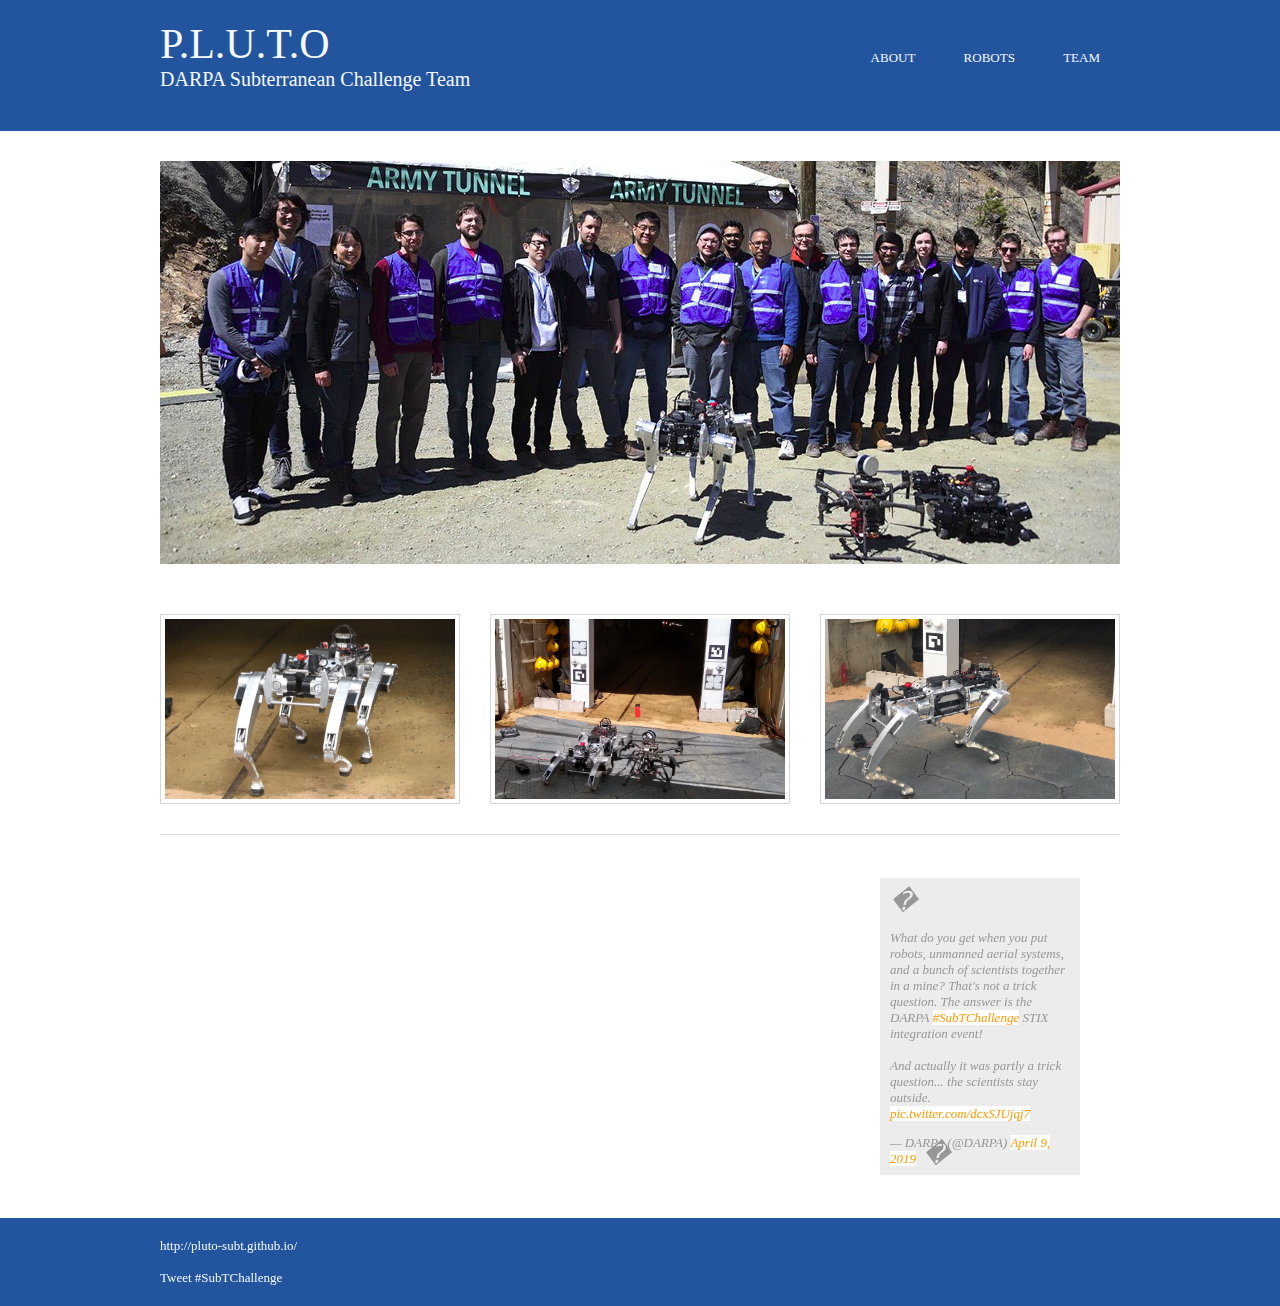
==== index.html @ 606fcb77 "add media" ====
<!DOCTYPE html>
<html lang="en" dir="ltr">
<head>
<title>Team P.L.U.T.O</title>
<meta charset="UTF-8">
<link rel="stylesheet" href="styles/layout.css" type="text/css">
<!--[if lt IE 9]><script src="scripts/html5shiv.js"></script><![endif]-->
</head>
<body>
<div class="wrapper row1">
  <header id="header" class="clear">
    <div id="hgroup">
      <h1><a href="#">P.L.U.T.O</a></h1>
      <h2>DARPA Subterranean Challenge Team</h2>
    </div>
    <nav>
      <ul>
        <li><a href="#">About</a></li>
        <li><a href="#">Robots</a></li>
        <li class="last"><a href="#">Team</a></li>
      </ul>
    </nav>
  </header>
</div>
<!-- content -->
<div class="wrapper row2">
  <div id="container" class="clear">
    <!-- Slider -->
    <section id="slider"><a href="#"><img src="images/stixteam.jpg" alt=""></a></section>
    <!-- main content -->
    <div id="homepage">
      <section id="latest">
        <article>
          <figure>
            <ul class="clear">
              <li class="one_third"><img src="images/ghost_1.png" width="290" height="180" alt=""></li>
              <li class="one_third"><img src="images/stix_platforms.png" width="290" height="180" alt=""></li>
              <li class="one_third lastbox"><img src="images/ghost_2.png" width="290" height="180" alt=""></li>
            </ul>
          </figure>
        </article>
      </section>
      <!-- / latest work -->
    </div>
    <!-- main content -->
    <div id="content">
      <section id="posts" class="last clear">
        <ul>
          <li class="last">
            <article class="clear">
	    <iframe width="560" height="315" src="https://www.youtube.com/embed/4I4J67jxODE" frameborder="0" allow="accelerometer; autoplay; encrypted-media; gyroscope; picture-in-picture" allowfullscreen></iframe>
            </article>
          </li>
        </ul>
      </section>
    </div>
    <!-- Featured Tweet -->
    <aside id="right_column">
    <blockquote class="twitter-tweet"><p lang="en" dir="ltr">What do you get when you put robots, unmanned aerial systems, and a bunch of scientists together in a mine? That&#39;s not a trick question. The answer is the DARPA <a href="https://twitter.com/hashtag/SubTChallenge?src=hash&amp;ref_src=twsrc%5Etfw">#SubTChallenge</a> STIX integration event!<br> <br>And actually it was partly a trick question... the scientists stay outside. <a href="https://t.co/dcxSJUjqj7">pic.twitter.com/dcxSJUjqj7</a></p>&mdash; DARPA (@DARPA) <a href="https://twitter.com/DARPA/status/1115628876238151682?ref_src=twsrc%5Etfw">April 9, 2019</a></blockquote> <script async src="https://platform.twitter.com/widgets.js" charset="utf-8"></script>
    </aside>
    <!-- / Featured Tweet -->
  </div>
</div>
<!-- Footer -->
<div class="wrapper row3">
  <footer id="footer" class="clear">
    <p class="fl_left"><a href="#">http://pluto-subt.github.io/</a></p></br></br>
    <p class="fl_left"><a href="https://twitter.com/intent/tweet?button_hashtag=SubTChallenge&ref_src=twsrc%5Etfw" class="twitter-hashtag-button" data-show-count="false">Tweet #SubTChallenge</a><script async src="https://platform.twitter.com/widgets.js" charset="utf-8"></script></p>
  </footer>
</div>
</body>
</html>
---- styles/layout.css ----
/*
HTML 5 Template Name: Basic 89
File: Layout CSS
Author: OS Templates
Author URI: https://www.os-templates.com/
Licence: <a href="https://www.os-templates.com/template-terms">Website Template Licence</a>
*/

html{overflow-y:scroll;} /* Forces a scrollbar when the viewport is larger than the websites content - CSS3 */

body{margin:0; padding:0; font-size:13px; font-family:Georgia, "Times New Roman", Times, serif; color:#919191; background-color:#23549E;}

.clear:after{content:"."; display:block; height:0; clear:both; visibility:hidden; line-height:0;}
.clear{display:block; clear:both;}
html[xmlns] .clear{display:block;}
* html .clear{height:1%;}

a{outline:none; text-decoration:none;}

code{font-weight:normal; font-style:normal; font-family:Georgia, "Times New Roman", Times, serif;}

.fl_left{float:left;}
.fl_right{float:right;}

img{margin:0; padding:0; border:none; line-height:normal; vertical-align:middle;}
.imgholder, .imgl, .imgr{padding:4px; border:1px solid #D6D6D6; text-align:center;}
.imgl{float:left; margin:0 15px 15px 0; clear:left;}
.imgr{float:right; margin:0 0 15px 15px; clear:right;}

/*----------------------------------------------HTML 5 Overrides-------------------------------------*/

address, article, aside, figcaption, figure, footer, header, nav, section{display:block; margin:0; padding:0;}

q{display:block; padding:0 10px 8px 10px; color:#979797; background-color:#ECECEC; font-style:italic; line-height:normal;}
q:before{content:'� '; font-size:26px;}
q:after{content:' �'; font-size:26px; line-height:0;}

/* ----------------------------------------------Wrapper-------------------------------------*/

div.wrapper{display:block; width:100%; margin:0; padding:0; text-align:left;}

.row1, .row1 a{color:#F4F9FF; background-color:#23549E;}
.row2{color:#979797; background-color:#FFFFFF;}
.row2 a{color:#FF9900; background-color:#FFFFFF;}
.row3, .row3 a{color:#F4F9FF; background-color:#23549E;}

/*----------------------------------------------Generalise-------------------------------------*/

#header, #container, #footer{display:block; width:960px; margin:0 auto;}

nav ul{margin:0; padding:0; list-style:none;}

h1, h2, h3, h4, h5, h6{margin:0; padding:0; font-size:16px; font-weight:bold; font-style:normal; line-height:normal; text-transform:uppercase;}

address{font-style:normal;}

blockquote, q{display:block; padding:8px 10px; color:#979797; background-color:#ECECEC; font-style:italic; line-height:normal;}
blockquote:before, q:before{content:'� '; font-size:26px;}
blockquote:after, q:after{content:' �'; font-size:26px; line-height:0;}

form, fieldset, legend{margin:0; padding:0; border:none;}
legend{display:none;}
input, textarea, select{font-size:12px; font-family:Georgia,"Times New Roman",Times,serif;}

.one_quarter, .two_quarter, .three_quarter, .four_quarter{display:block; float:left; margin:0 20px 0 0;}
.one_quarter{width:225px;}
.two_quarter{width:470px;}
.three_quarter{width:715px;}
.four_quarter{width:960px; float:none; margin-right:0; clear:both;}

.one_third, .two_third, .three_third{display:block; float:left; margin:0 30px 0 0;}
.one_third{width:300px;}
.two_third{width:630px;}
.three_third{width:960px; float:none; margin-right:0; clear:both;}

.lastbox{margin-right:0;}

/*----------------------------------------------Header-------------------------------------*/

#header{padding:20px 0;}

#header #hgroup{float:left; margin:0 0 20px 0;}
#header #hgroup h1, #header #hgroup h2{font-weight:normal; text-transform:none;}
#header #hgroup h1{font-size:42px;}
#header #hgroup h2{font-size:20px;}

#header nav{display:block; float:right; margin:10px 0 0 0; padding:20px 0; color:#F4F9FF; background-color:#23549E;}
#header nav ul{padding:0 20px;}
#header nav li{display:inline; margin-right:45px; text-transform:uppercase;}
#header nav li.last{margin-right:0;}
#header nav li a{color:#F4F9FF; background-color:#23549E;}
#header nav li a:hover{color:#FF9900; background-color:#23549E;}

/*----------------------------------------------Content Area-------------------------------------*/

#container{padding:30px 0;}
#container section{display:block; width:100%; margin:0 0 30px 0; padding:0;}
#container .last{margin:0;}
#container .more{text-align:right;}

/* ------Slider-----*/

#container #slider{margin-bottom:50px;}

/* ------Homepage-----*/

#container #homepage{display:block; width:100%; line-height:1.6em;}

#container #homepage #services{padding:0 0 30px 0; border-bottom:1px solid #DEDEDE;}
#container #homepage #services article{}
#container #homepage #services figure{display:inline; float:left;}
#container #homepage #services strong{float:left; margin:8px 0 0 10px; padding:0; font-size:14px; font-weight:bold; text-transform:uppercase;}
#container #homepage #services p{display:block; margin:0; padding:5px 0 0 0; clear:both; line-height:1.6em;}

#container #homepage #latest{padding:0 0 30px 0; border-bottom:1px solid #DEDEDE;}
#container #homepage #latest article{}
#container #homepage #latest article figure{}
#container #homepage #latest article figure ul{margin:0; padding:0; list-style:none;}
#container #homepage #latest article figure ul li{}
#container #homepage #latest article figure ul li img{padding:4px; border:1px solid #D6D6D6;}
#container #homepage #latest article figure figcaption{display:block; width:100%; margin-top:20px; text-align:right;}

/* ------Main Content-----*/

#container #content{float:left; width:630px; line-height:1.6em;}

#container #content #posts{}
#container #content #posts ul{margin:0; padding:0; list-style:none;}
#container #content #posts ul li{display:block; width:100%; margin-bottom:30px;}
#container #content #posts ul li.last{ margin-bottom:0;}
#container #content #posts ul li article{}
#container #content #posts ul li article figure{}
#container #content #posts ul li article figure img{float:left; width:180px; height:150px; margin:0; padding:4px; border:1px solid #D6D6D6;}
#container #content #posts ul li article figure figcaption{display:block; float:right; width:410px;}
#container #content #posts ul li article figure h2{font-size:14px;}
#container #content #posts ul li article figure footer{}

/* ------Right Column-----*/

#container #right_column{float:right; width:280px;}
#container #right_column h2.title{margin-bottom:15px; padding-bottom:15px; border-bottom:1px solid #DEDEDE;}

#container #right_column nav{display:block; width:100%;}
#container #right_column nav ul{margin:0; padding:0; list-style:none;}
#container #right_column nav li{margin:0 0 3px 0; padding:0;}
#container #right_column nav li.last{margin-bottom:0;}
#container #right_column nav a{display:block; margin:0; padding:5px 10px 5px 20px; color:#666666; background:url("../images/orange_file.gif") no-repeat 10px center #FFFFFF; text-decoration:none; border-bottom:1px dotted #666666;}
#container #right_column nav a:hover{color:#FF9900; background-color:#FFFFFF;}

/*----------------------------------------------Footer-------------------------------------*/

#footer{padding:20px 0;}
#footer p{margin:0; padding:0;}
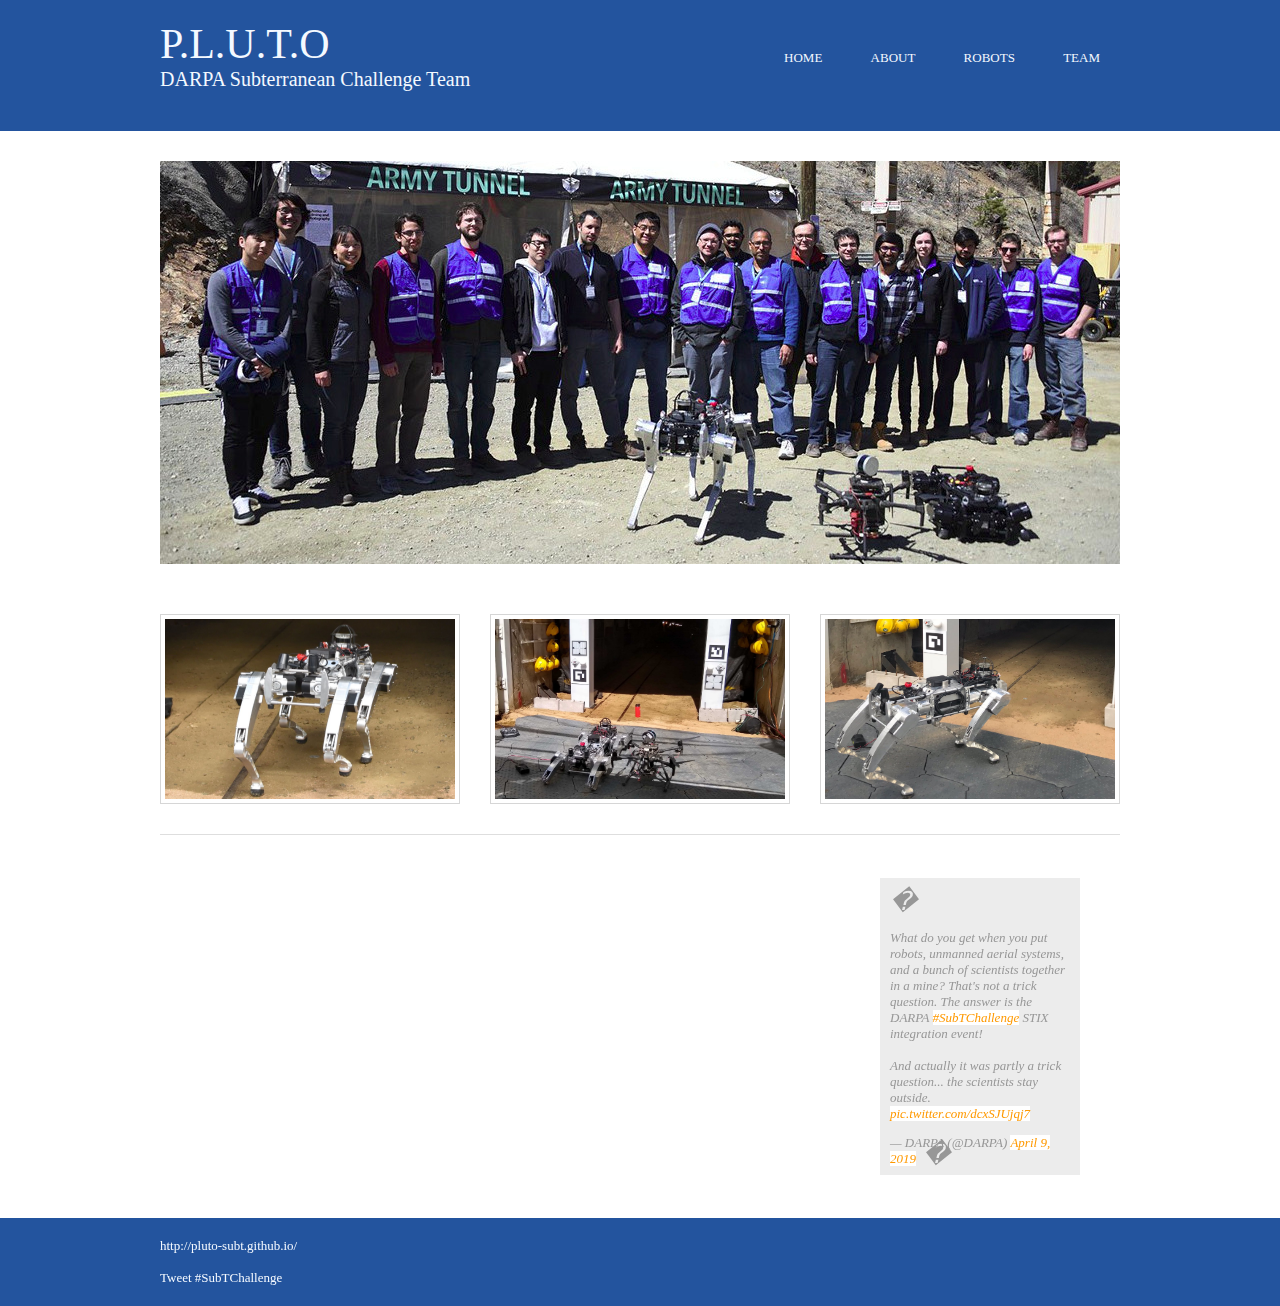
==== commit 1a835ffe: "more" ====
--- a/index.html
+++ b/index.html
@@ -10,14 +10,15 @@
 <div class="wrapper row1">
   <header id="header" class="clear">
     <div id="hgroup">
-      <h1><a href="#">P.L.U.T.O</a></h1>
+      <h1><a href="index.html">P.L.U.T.O</a></h1>
       <h2>DARPA Subterranean Challenge Team</h2>
     </div>
     <nav>
       <ul>
-        <li><a href="#">About</a></li>
-        <li><a href="#">Robots</a></li>
-        <li class="last"><a href="#">Team</a></li>
+        <li><a href="index.html">Home</a></li>
+        <li><a href="about.html">About</a></li>
+        <li><a href="robots.html">Robots</a></li>
+        <li class="last"><a href="team.html">Team</a></li>
       </ul>
     </nav>
   </header>
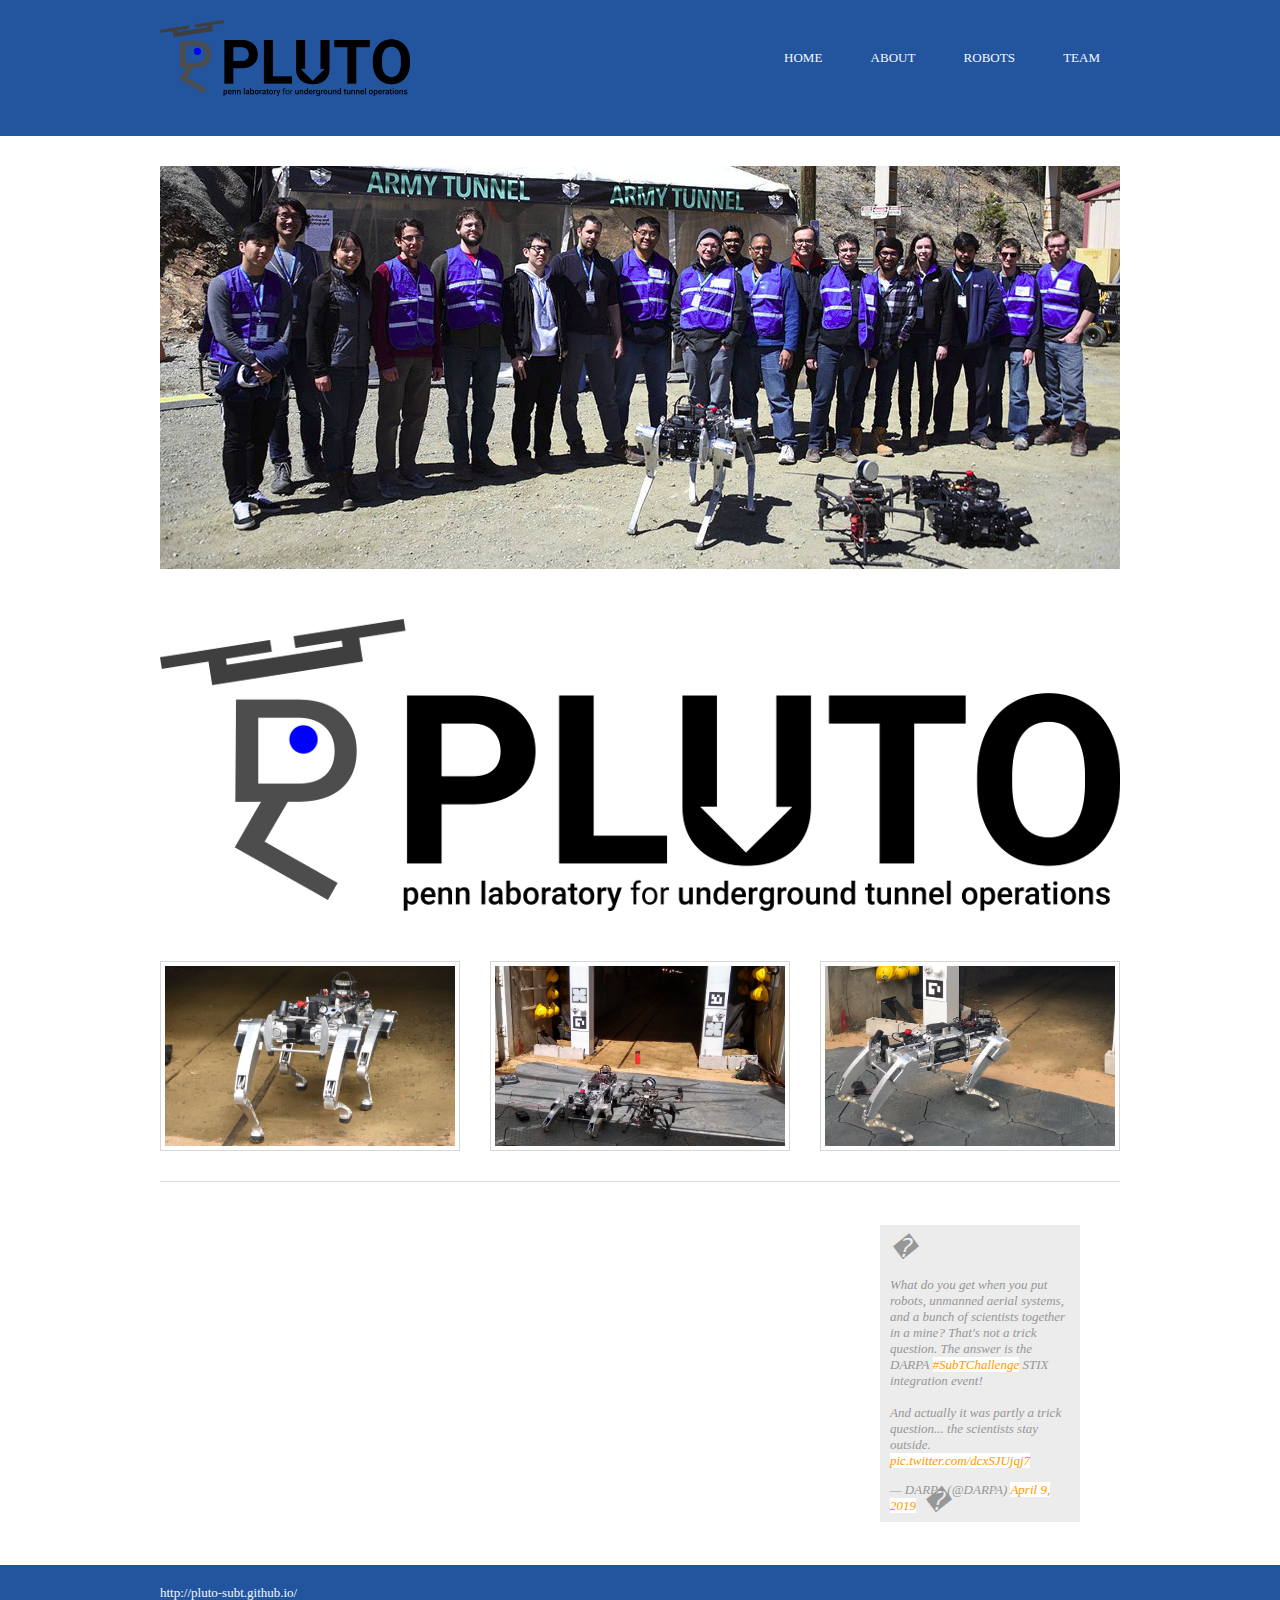
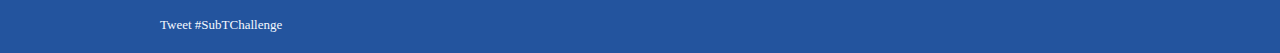
==== commit 5006a6e0: "logo and robot videos" ====
--- a/index.html
+++ b/index.html
@@ -10,8 +10,9 @@
 <div class="wrapper row1">
   <header id="header" class="clear">
     <div id="hgroup">
-      <h1><a href="index.html">P.L.U.T.O</a></h1>
-      <h2>DARPA Subterranean Challenge Team</h2>
+      <img src="images/plutologo.png" alt="" width="250px">
+      <!-- <h1><a href="index.html">P.L.U.T.O</a></h1>
+      <h2>DARPA Subterranean Challenge Team</h2> -->
     </div>
     <nav>
       <ul>
@@ -28,6 +29,7 @@
   <div id="container" class="clear">
     <!-- Slider -->
     <section id="slider"><a href="#"><img src="images/stixteam.jpg" alt=""></a></section>
+    <section id="slider"><a href="#"><img src="images/plutologo.png" alt=""></a></section>
     <!-- main content -->
     <div id="homepage">
       <section id="latest">
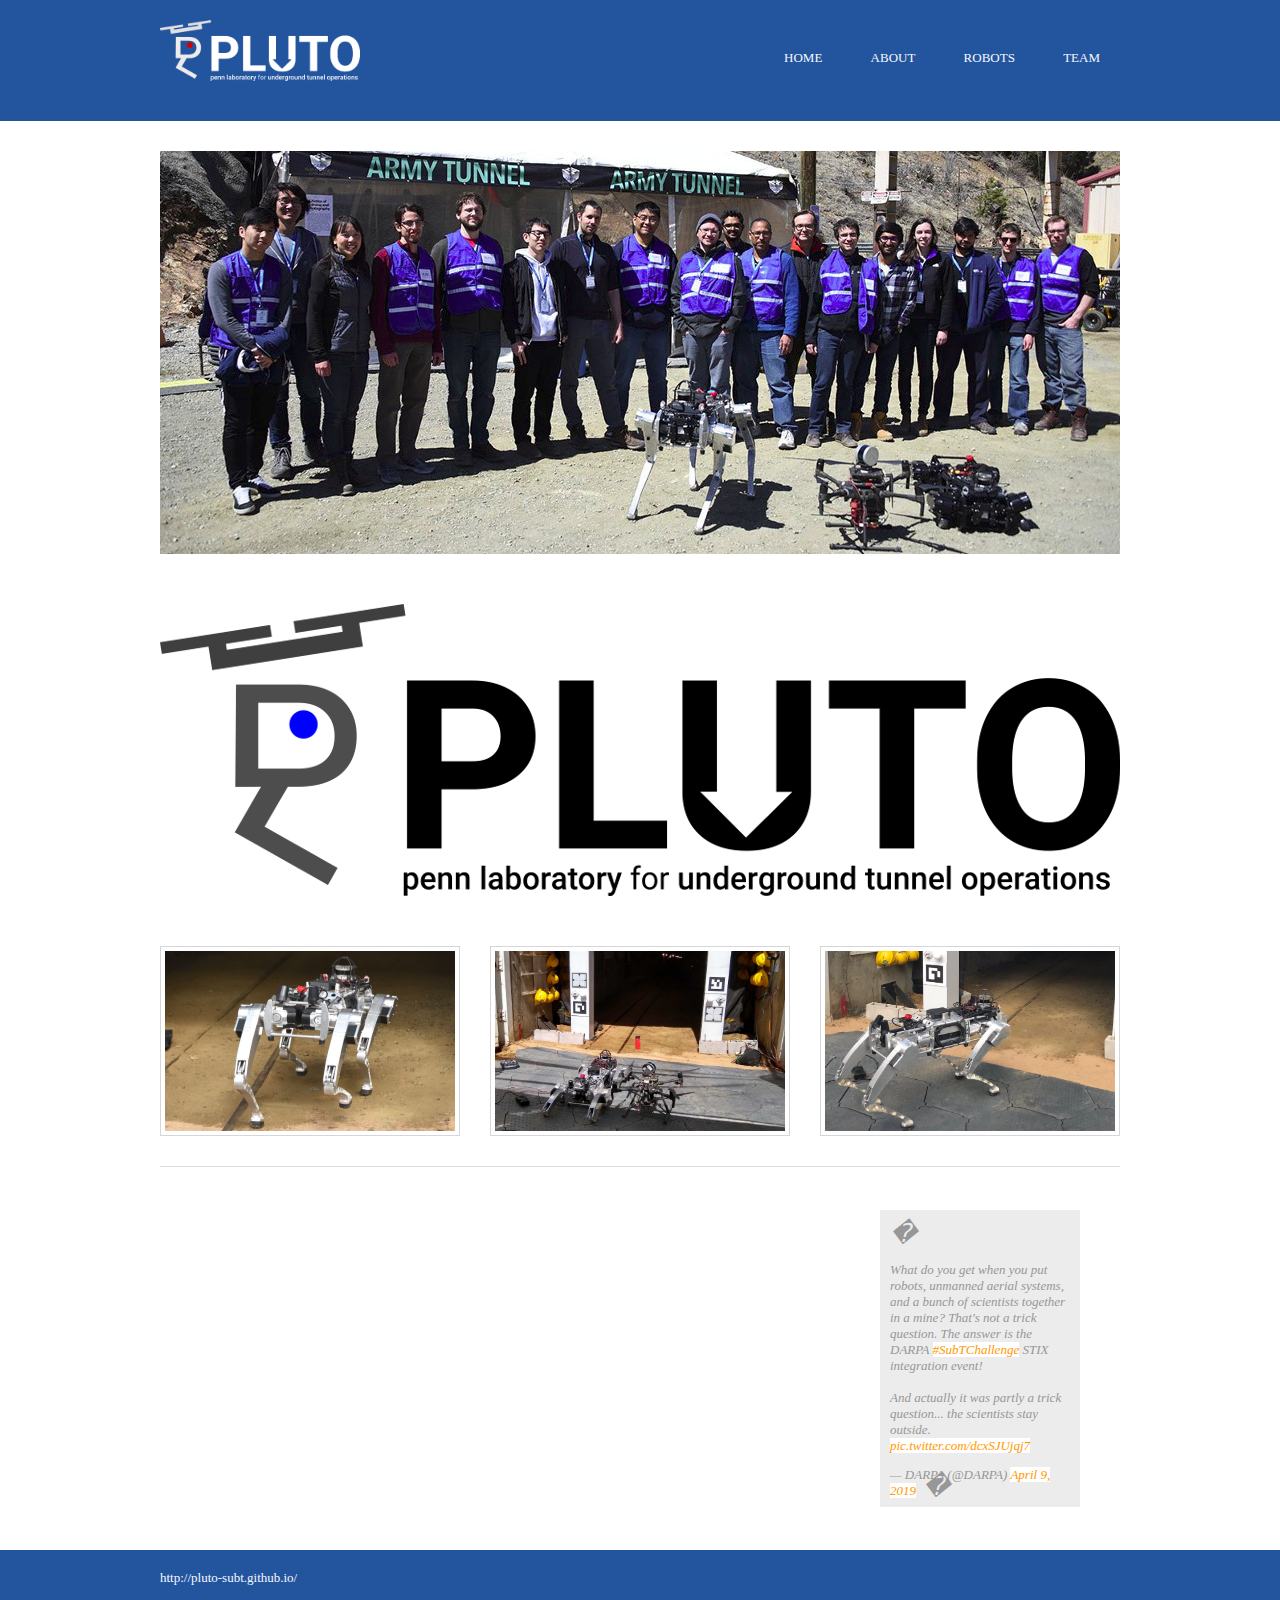
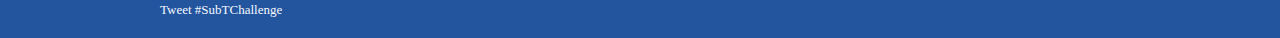
==== commit a519d10c: "ian's new logo!" ====
--- a/index.html
+++ b/index.html
@@ -10,7 +10,7 @@
 <div class="wrapper row1">
   <header id="header" class="clear">
     <div id="hgroup">
-      <img src="images/plutologo.png" alt="" width="250px">
+      <img src="images/plutologolight.png" alt="PLUTO" width="200px">
       <!-- <h1><a href="index.html">P.L.U.T.O</a></h1>
       <h2>DARPA Subterranean Challenge Team</h2> -->
     </div>
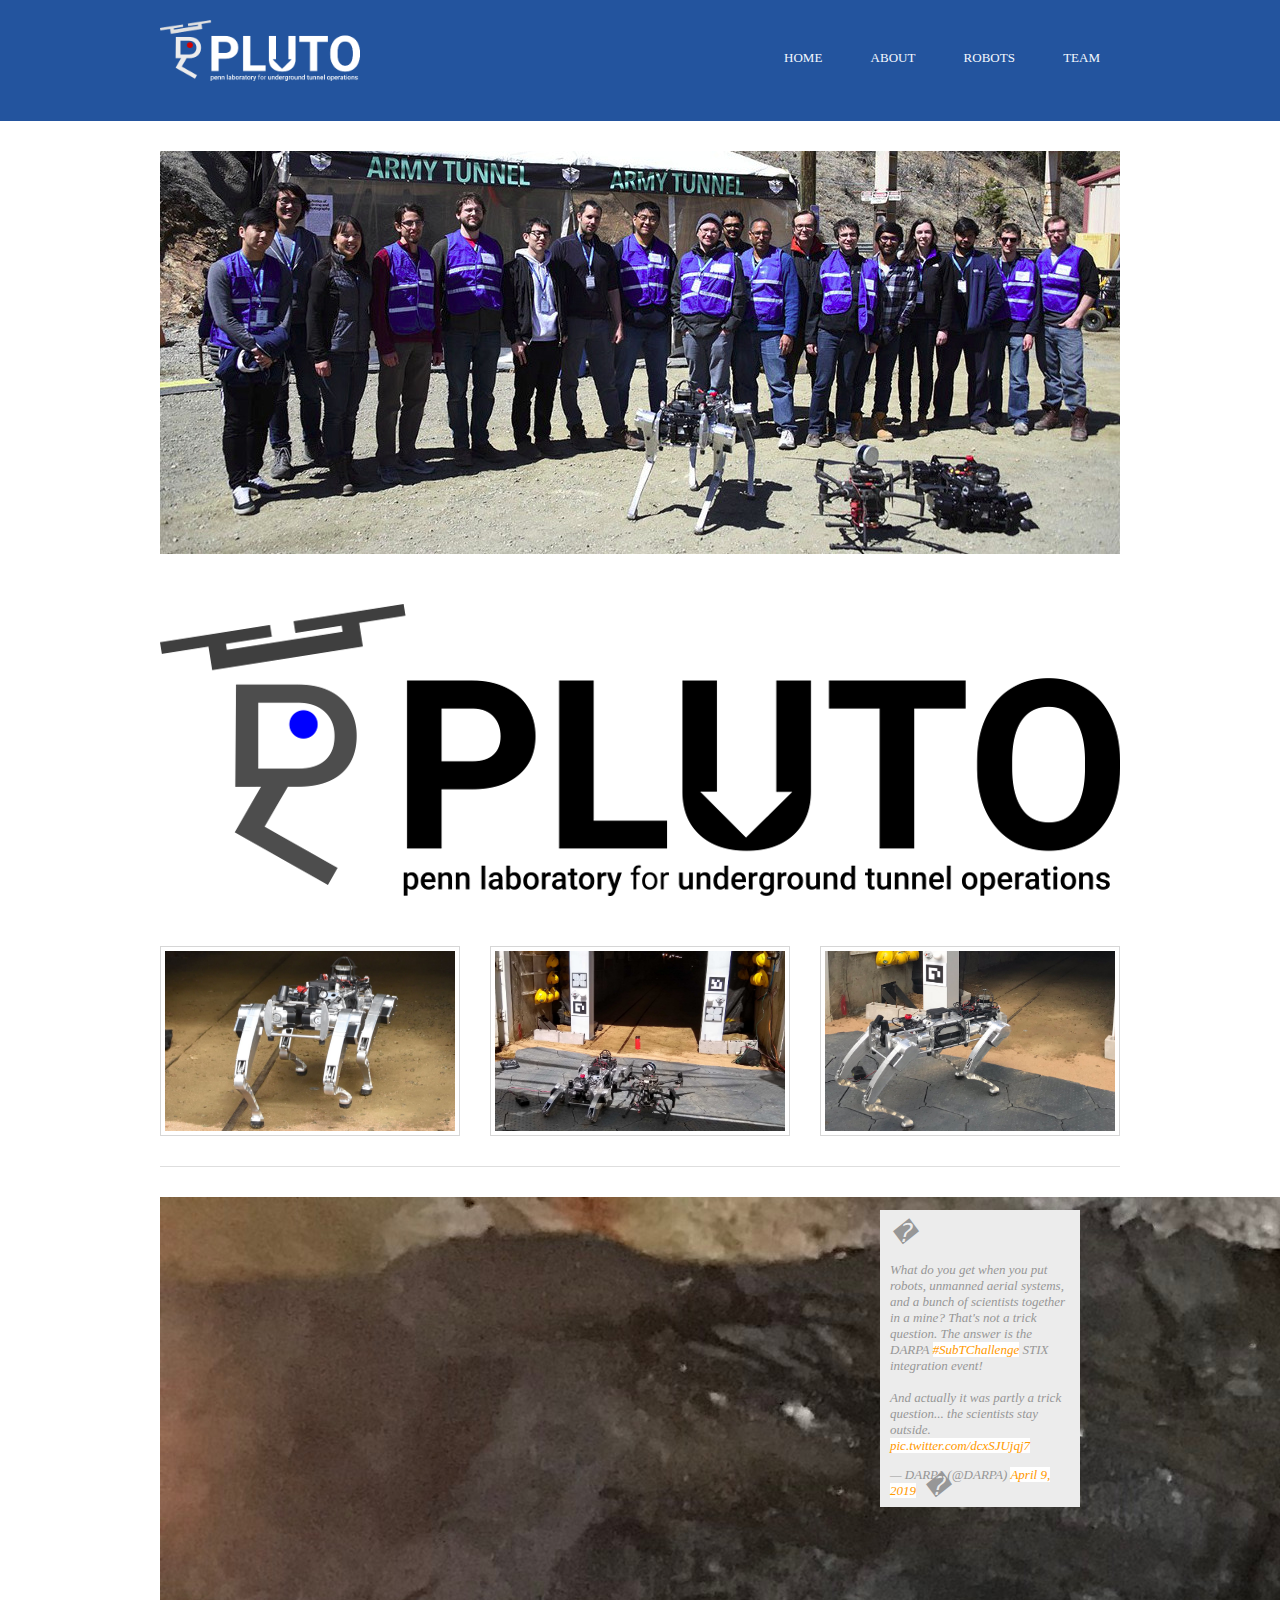
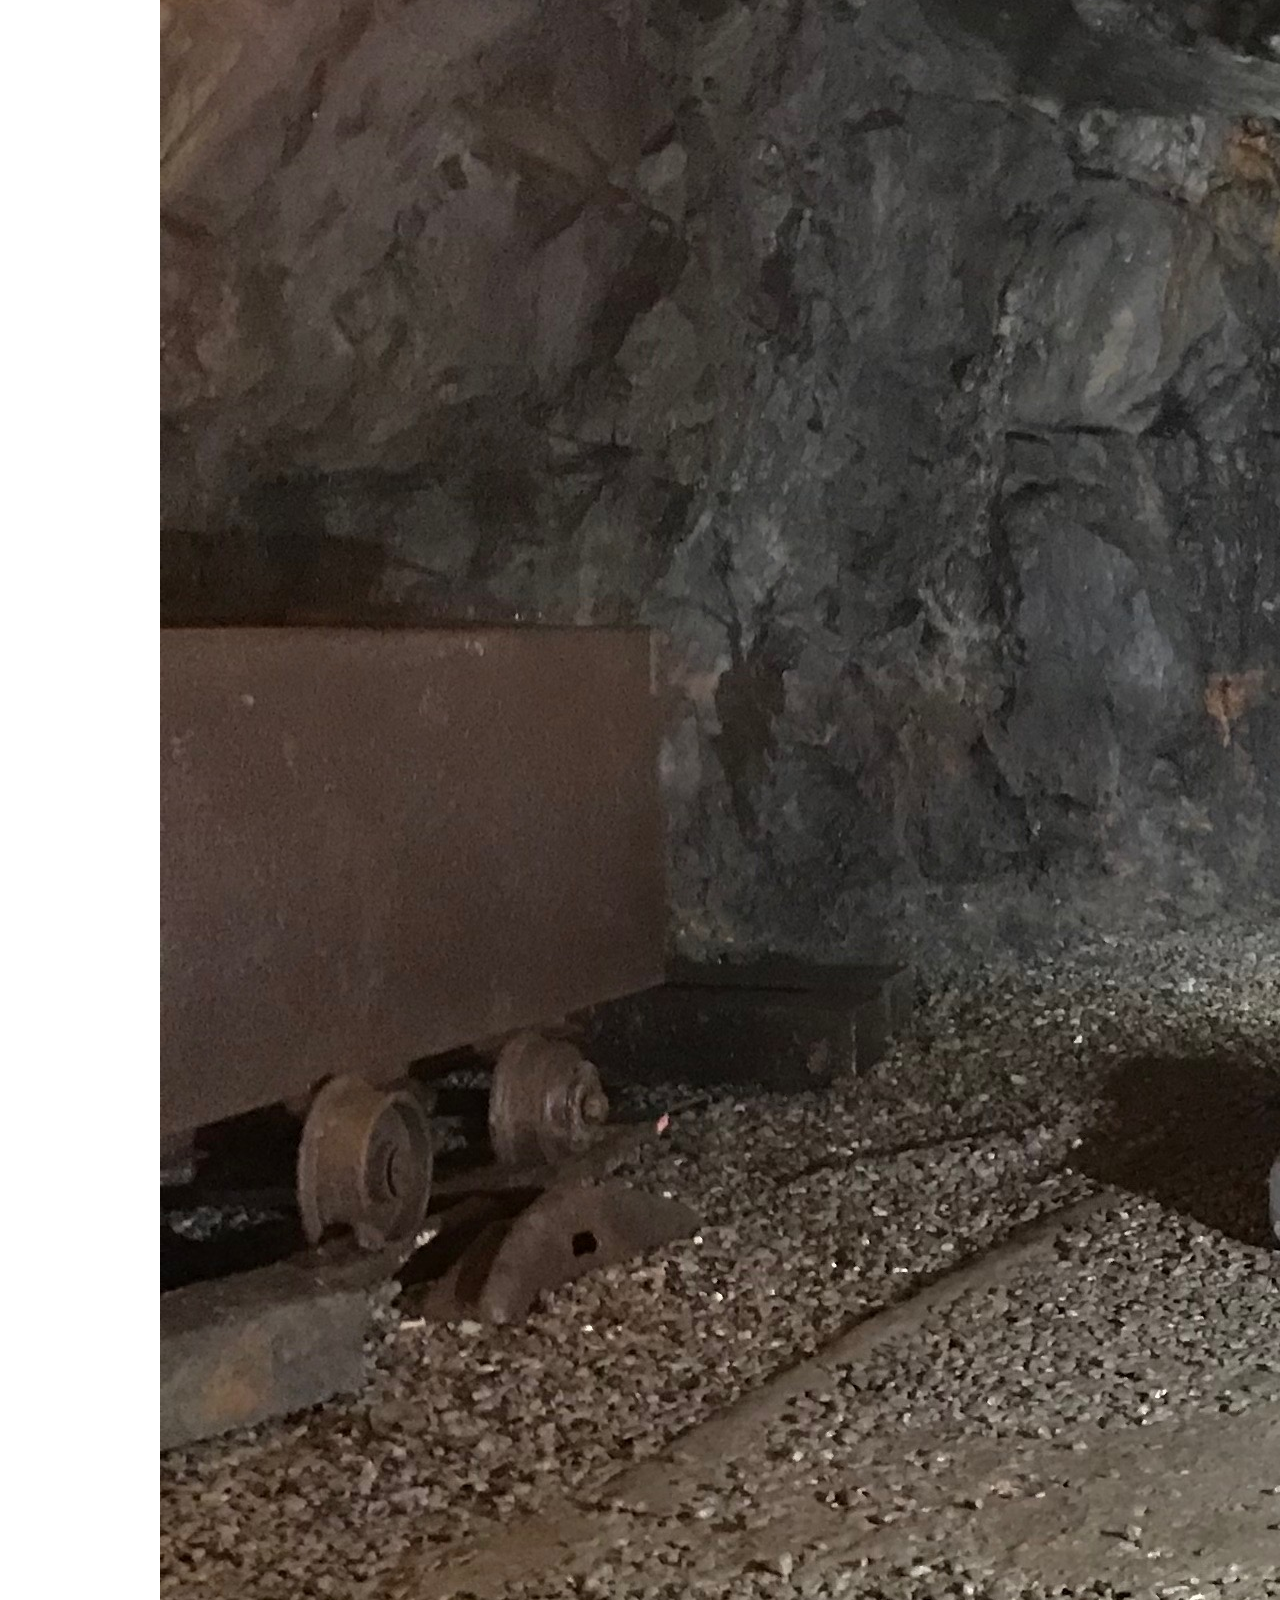
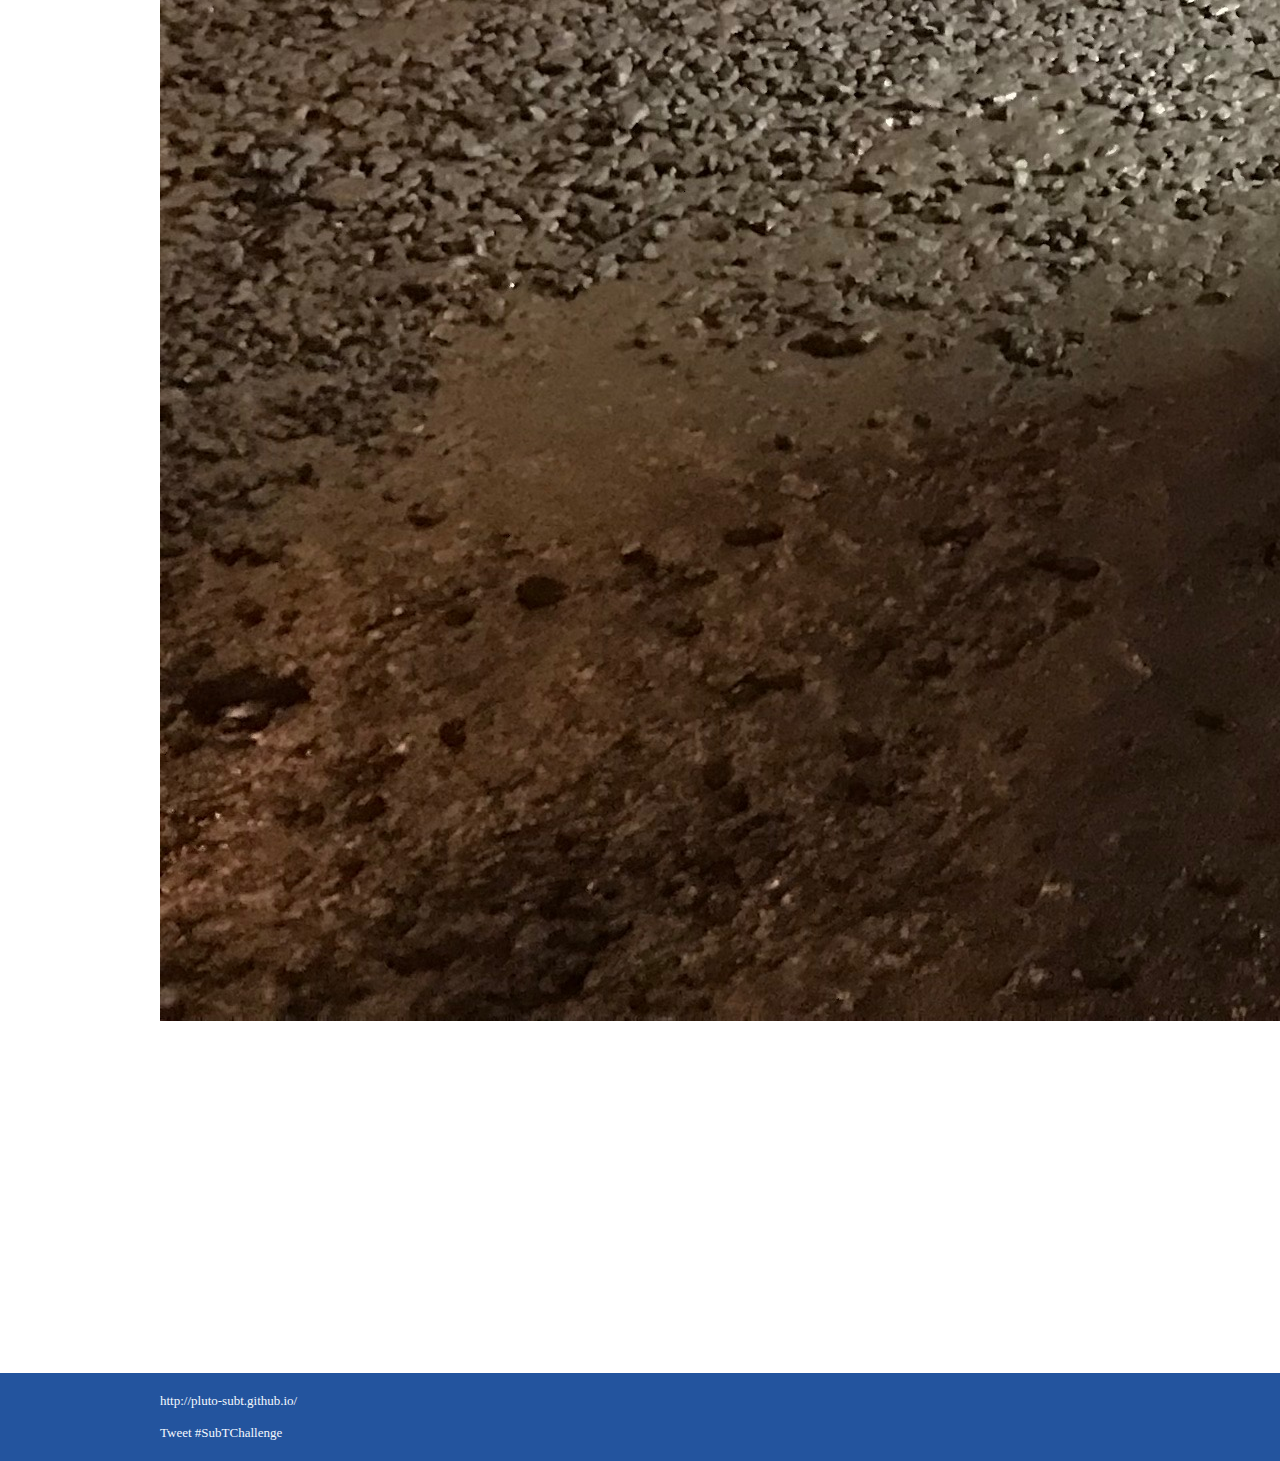
==== commit 89442b69: "added coal mine image" ====
--- a/index.html
+++ b/index.html
@@ -51,6 +51,9 @@
         <ul>
           <li class="last">
             <article class="clear">
+                <img src="images/coal_mine.jpg" alt="">
+            </article>
+            <article class="clear">
 	    <iframe width="560" height="315" src="https://www.youtube.com/embed/4I4J67jxODE" frameborder="0" allow="accelerometer; autoplay; encrypted-media; gyroscope; picture-in-picture" allowfullscreen></iframe>
             </article>
           </li>
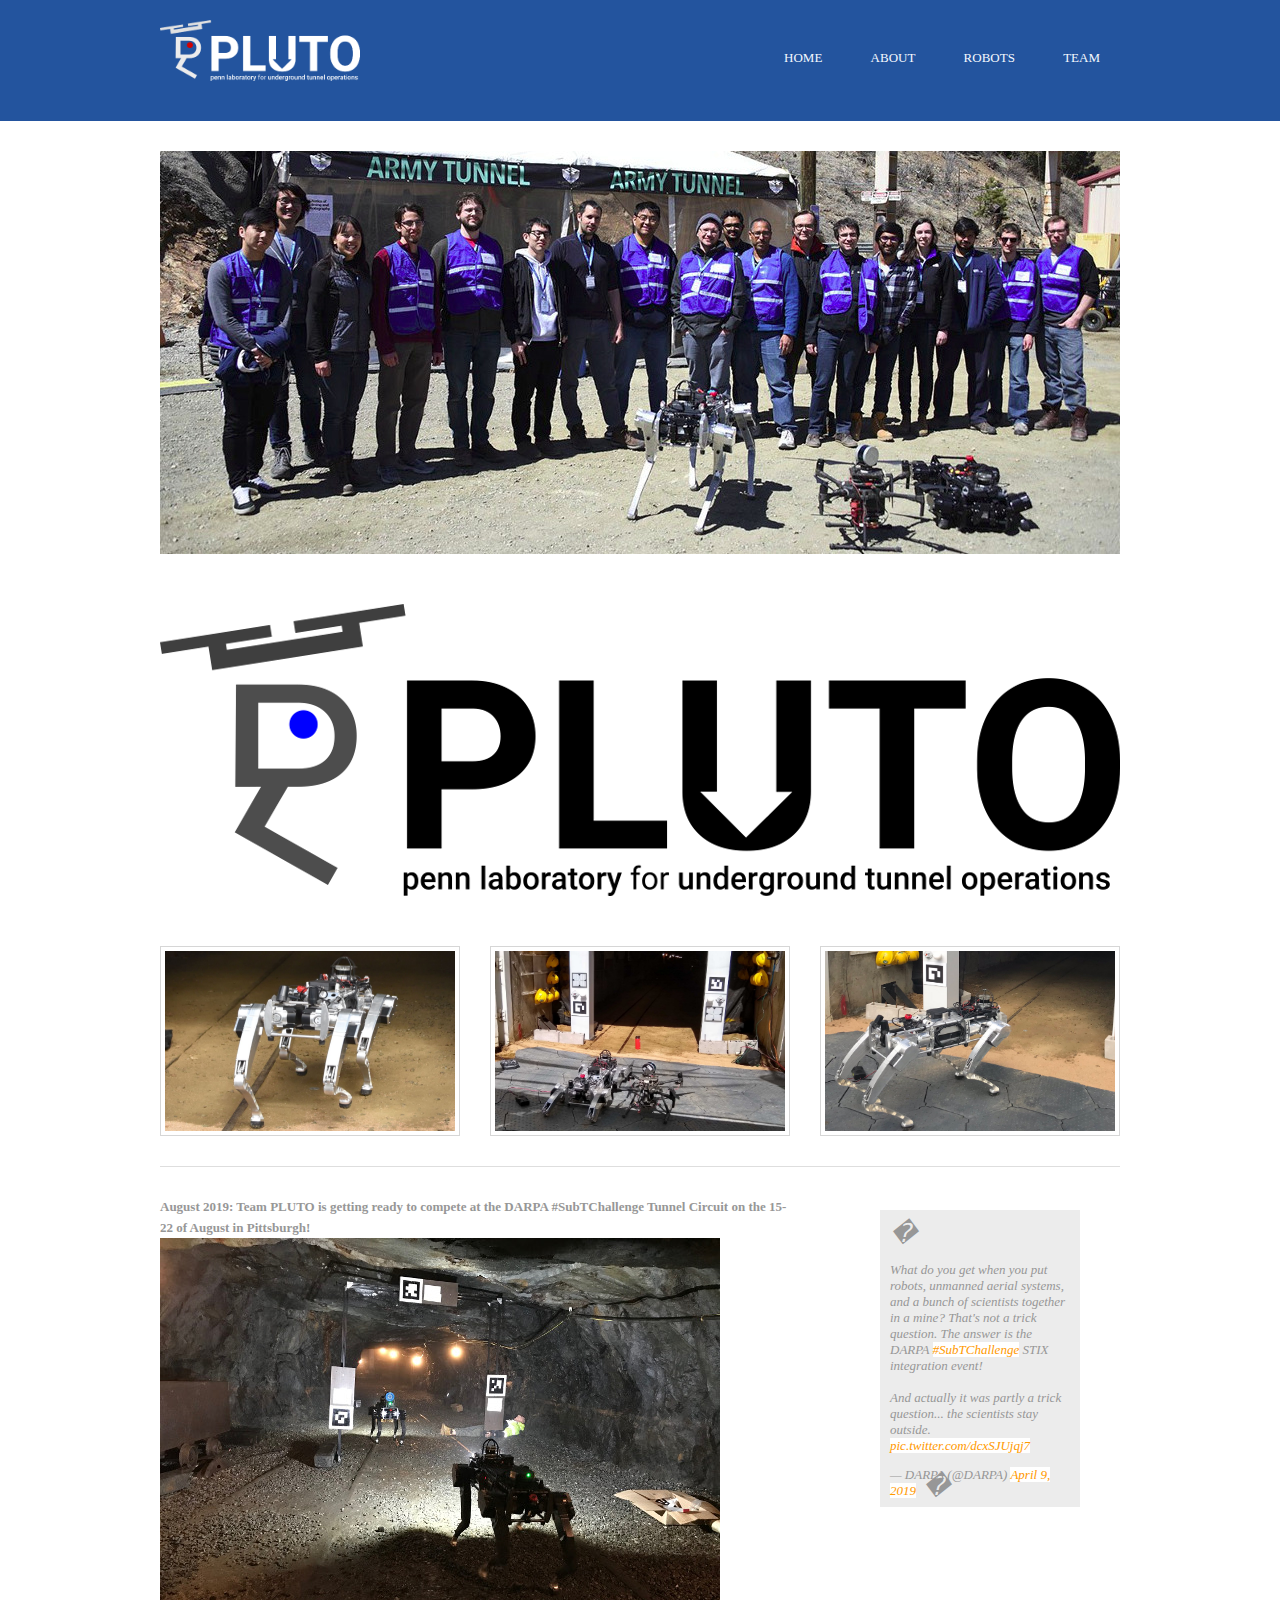
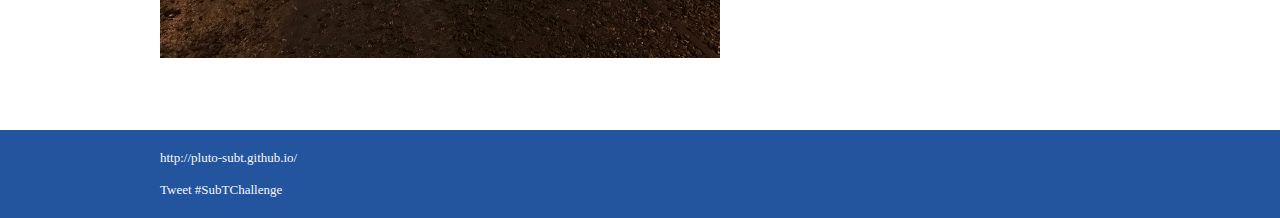
==== commit 8a09561c: ".." ====
--- a/index.html
+++ b/index.html
@@ -51,11 +51,12 @@
         <ul>
           <li class="last">
             <article class="clear">
+		<b> August 2019: Team PLUTO is getting ready to compete at the DARPA #SubTChallenge Tunnel Circuit on the 15-22 of August in Pittsburgh!</b></br>
                 <img src="images/coal_mine.jpg" alt="">
-            </article>
-            <article class="clear">
-	    <iframe width="560" height="315" src="https://www.youtube.com/embed/4I4J67jxODE" frameborder="0" allow="accelerometer; autoplay; encrypted-media; gyroscope; picture-in-picture" allowfullscreen></iframe>
-            </article>
+            </article> 
+	    </br>
+
+	    </br>
           </li>
         </ul>
       </section>
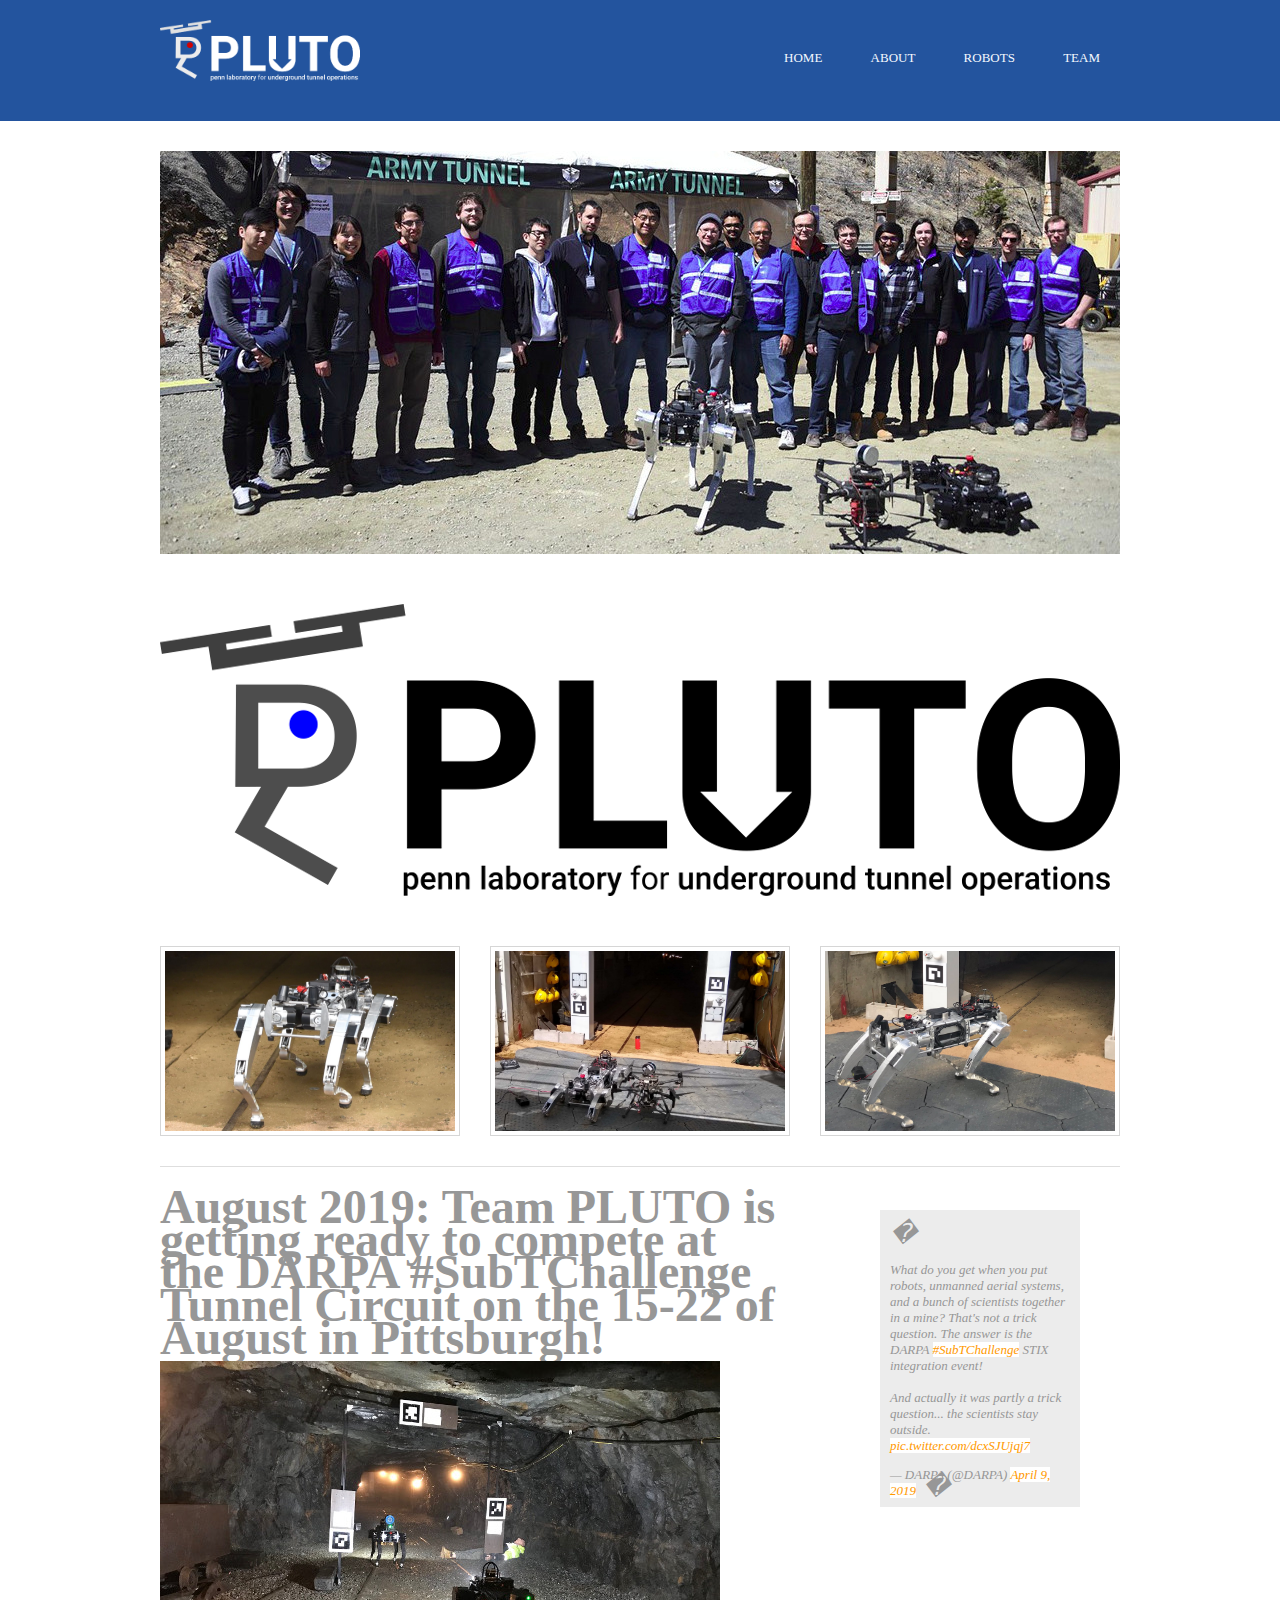
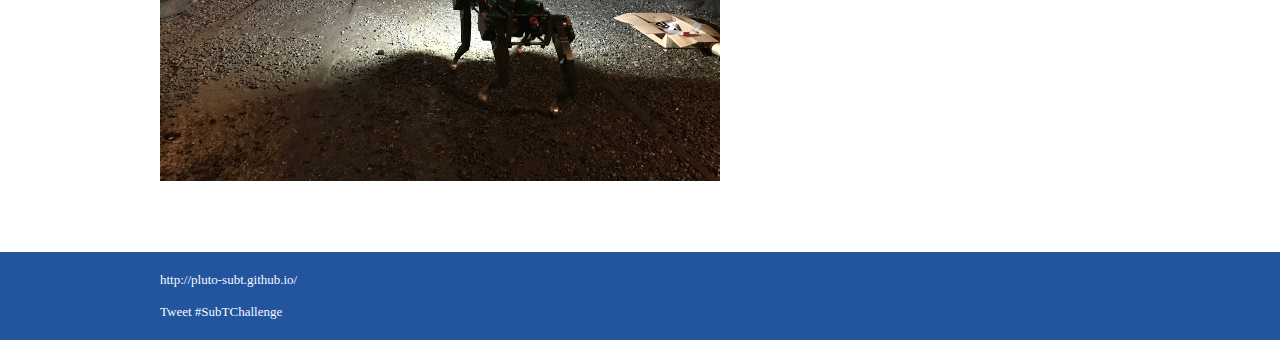
==== commit 76989180: ".." ====
--- a/index.html
+++ b/index.html
@@ -51,7 +51,7 @@
         <ul>
           <li class="last">
             <article class="clear">
-		<b> August 2019: Team PLUTO is getting ready to compete at the DARPA #SubTChallenge Tunnel Circuit on the 15-22 of August in Pittsburgh!</b></br>
+		    <b><font size="18"> August 2019: Team PLUTO is getting ready to compete at the DARPA #SubTChallenge Tunnel Circuit on the 15-22 of August in Pittsburgh!</font></b></br>
                 <img src="images/coal_mine.jpg" alt="">
             </article> 
 	    </br>
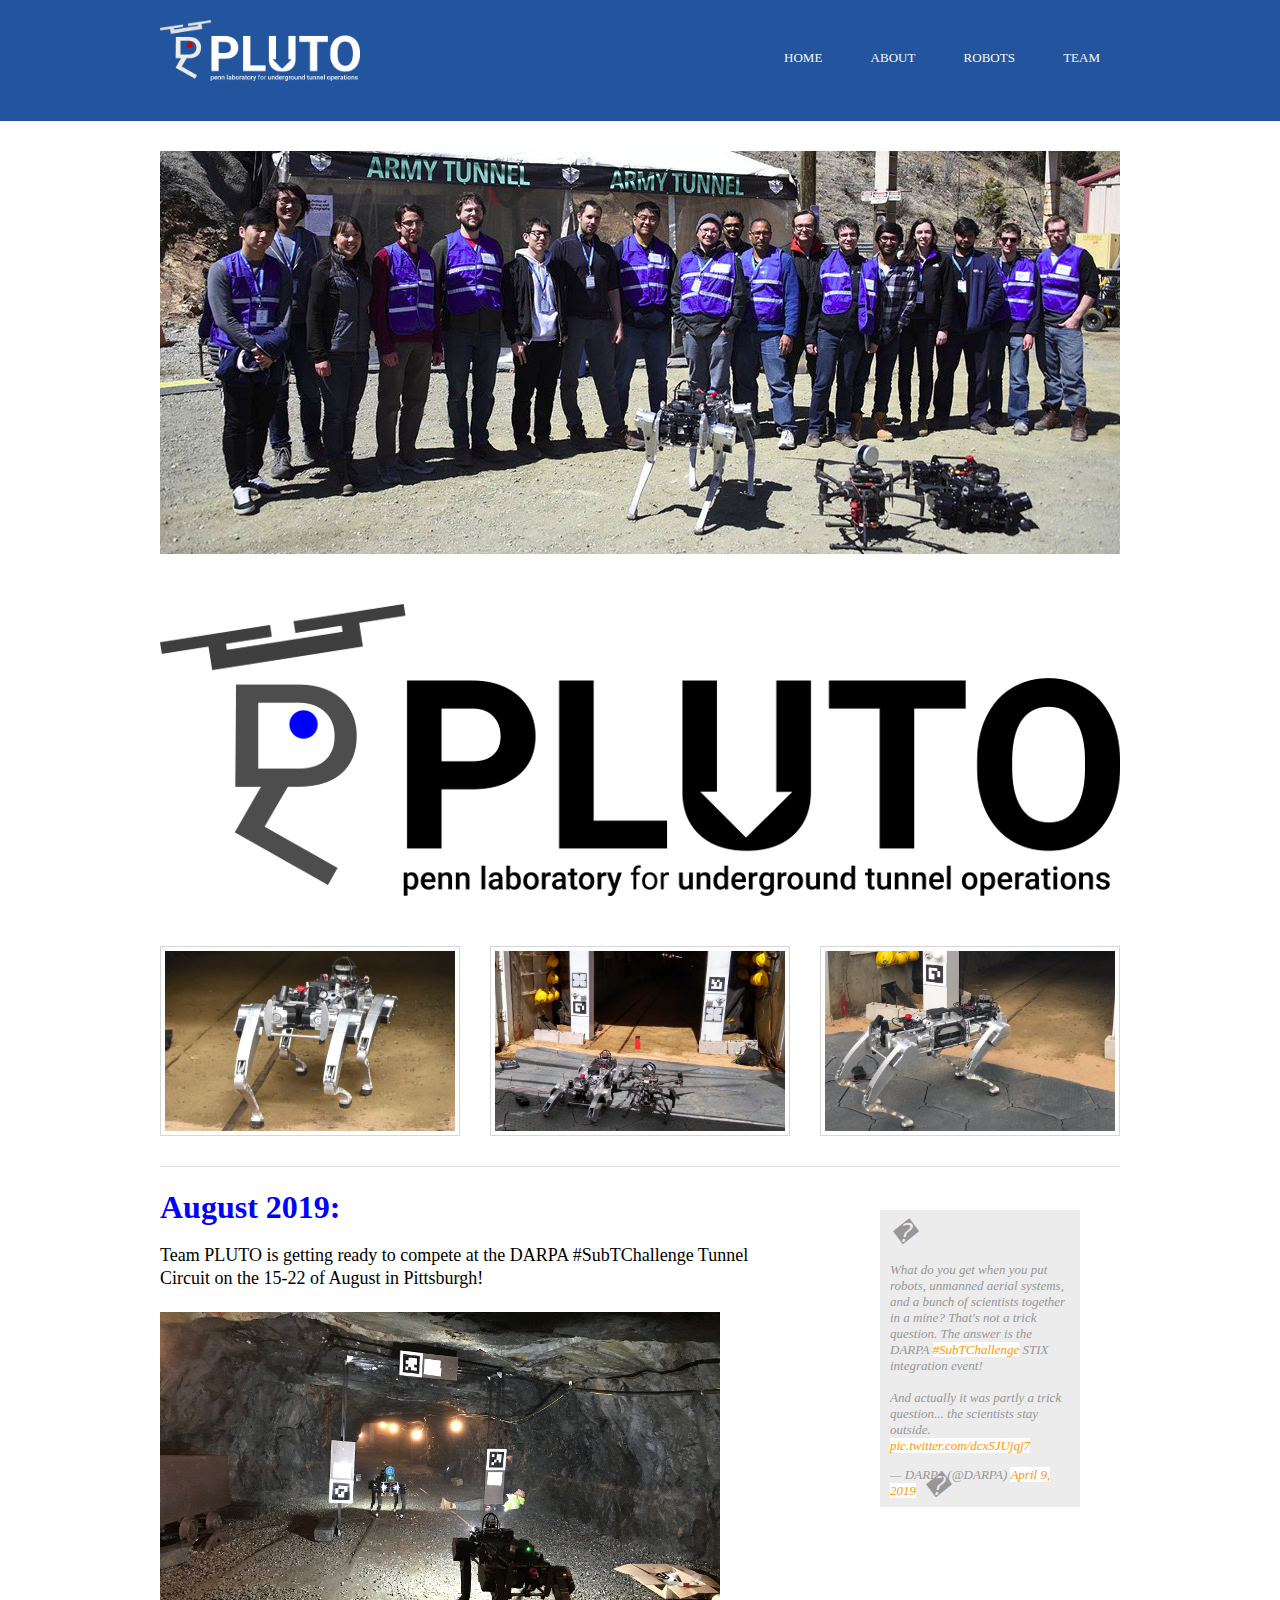
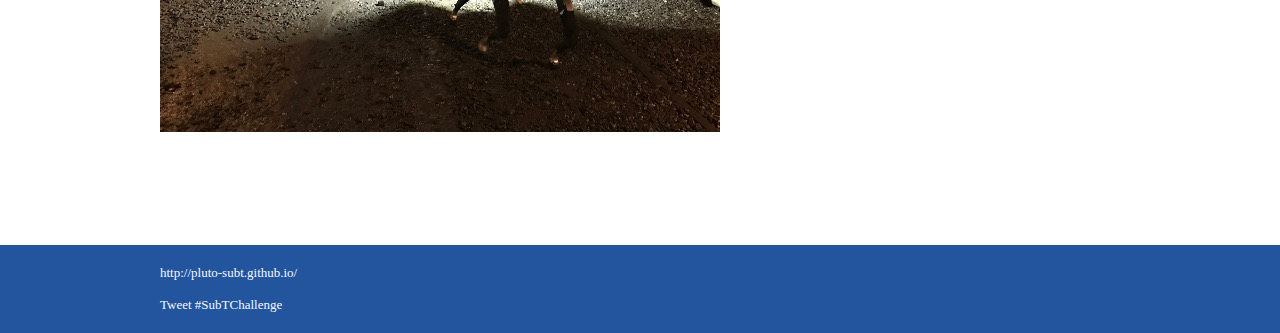
==== commit 552a5f16: "acknowledgements and gif" ====
--- a/index.html
+++ b/index.html
@@ -51,8 +51,13 @@
         <ul>
           <li class="last">
             <article class="clear">
-		    <b><font size="18"> August 2019: Team PLUTO is getting ready to compete at the DARPA #SubTChallenge Tunnel Circuit on the 15-22 of August in Pittsburgh!</font></b></br>
+		    <b><font size="6" color="blue"> August 2019: <br></b></font></br>
+			    <font size="4" color="black"> Team PLUTO is getting ready to compete at the DARPA #SubTChallenge Tunnel Circuit on the 15-22 of August in Pittsburgh!</font></br></br>
                 <img src="images/coal_mine.jpg" alt="">
+		</br>
+		</br>
+		<img src="images/dog_randy.gif" alt="">
+		</br>
             </article> 
 	    </br>
 
